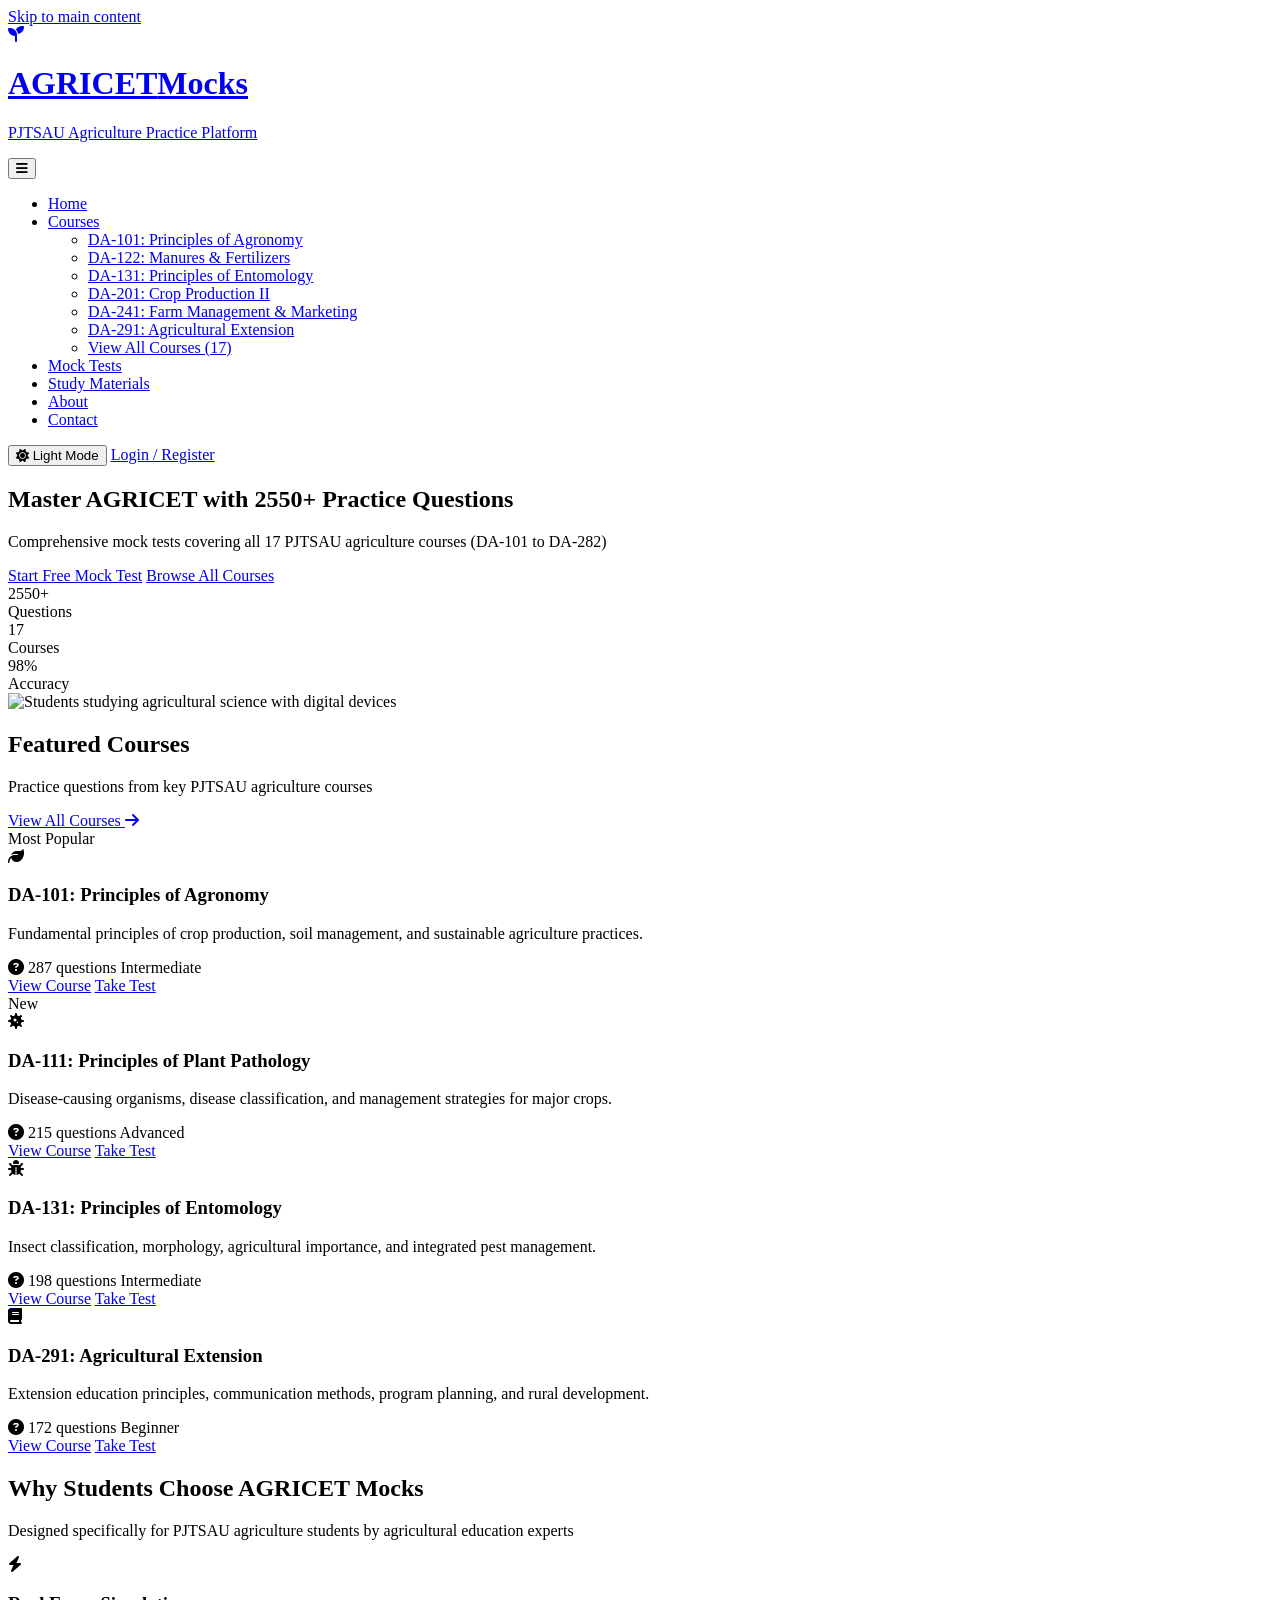
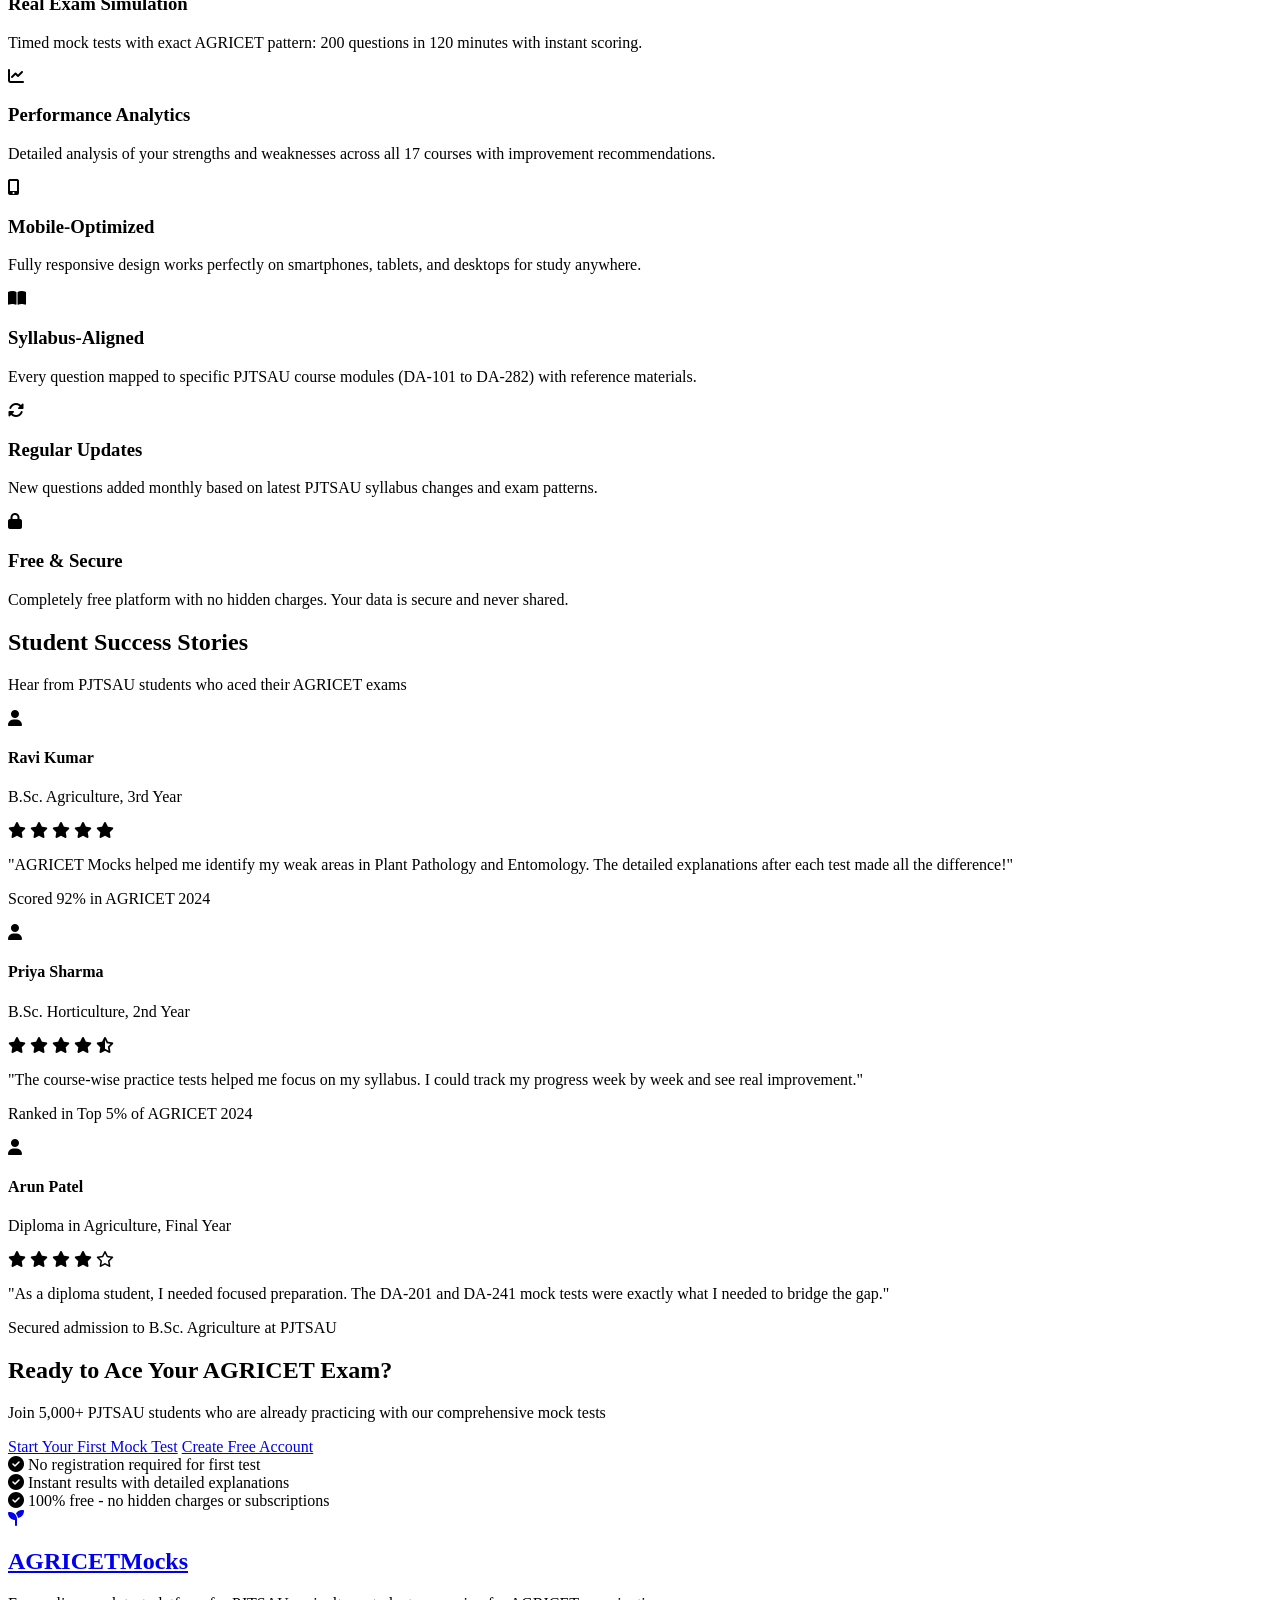
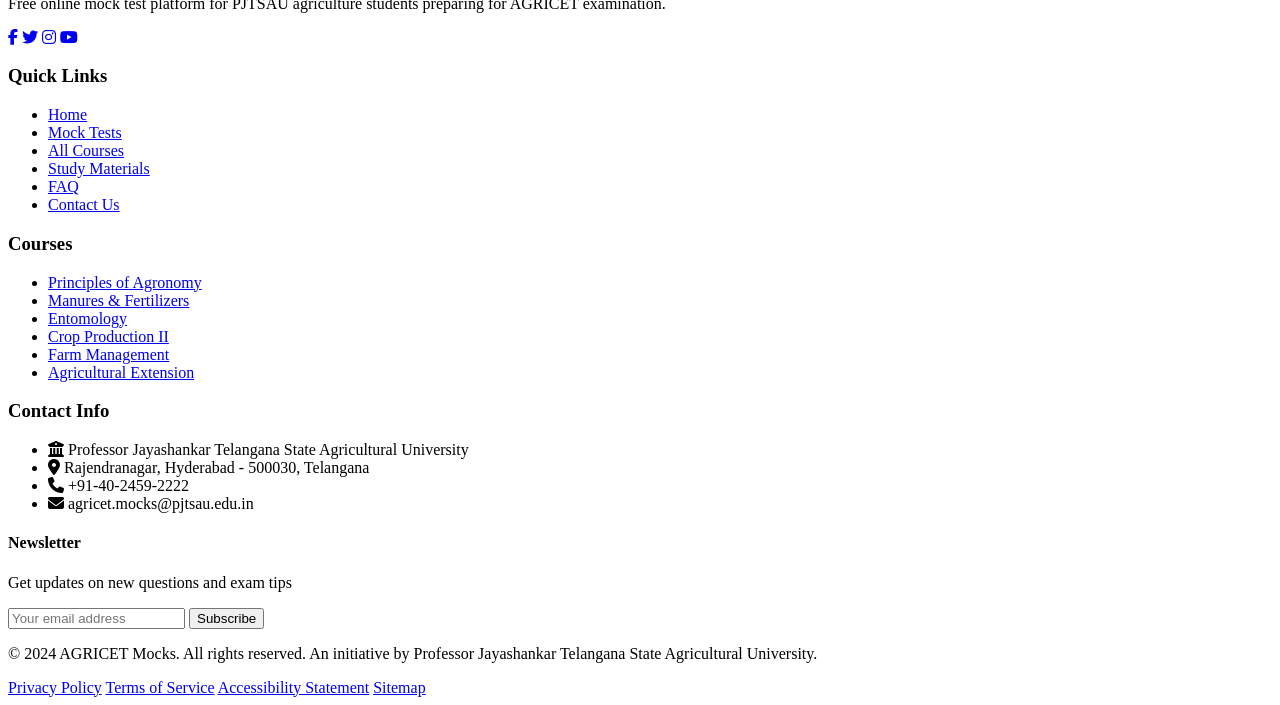
==== index.html @ 7a7e24df "Rename index.html.html to index.html" ====
<!DOCTYPE html>
<html lang="en">
<head>
    <meta charset="UTF-8" />
    <meta name="viewport" content="width=device-width, initial-scale=1.0"/>
    <meta name="description" content="AGRICET Mock Tests - Comprehensive practice platform for PJTSAU agriculture students covering DA-101 to DA-282 courses">
    <meta name="keywords" content="AGRICET, PJTSAU, agriculture mock tests, crop production, plant pathology, entomology, agronomy">
    <meta name="author" content="PJTSAU Agricultural Education Initiative">
    
    <!-- Open Graph / Social Media Meta -->
    <meta property="og:title" content="AGRICET Mocks - PJTSAU Agriculture Practice Platform">
    <meta property="og:description" content="Free online mock tests for all PJTSAU agriculture courses (DA-101 to DA-282). Prepare for AGRICET with 2550+ questions.">
    <meta property="og:type" content="website">
    <meta property="og:url" content="https://agricet-mocks.pjtsau.edu.in">
    <meta property="og:image" content="https://agricet-mocks.pjtsau.edu.in/images/og-image.png">
    
    <!-- Twitter Card -->
    <meta name="twitter:card" content="summary_large_image">
    <meta name="twitter:title" content="AGRICET Mocks - PJTSAU Agriculture Practice Platform">
    <meta name="twitter:description" content="Free online mock tests for all PJTSAU agriculture courses (DA-101 to DA-282). Prepare for AGRICET with 2550+ questions.">
    
    <title>AGRICET Mocks | PJTSAU Agriculture Practice Platform</title>
    
    <!-- Favicon -->
    <link rel="icon" href="/images/favicon.ico" type="image/x-icon">
    <link rel="apple-touch-icon" sizes="180x180" href="/images/apple-touch-icon.png">
    <link rel="icon" type="image/png" sizes="32x32" href="/images/favicon-32x32.png">
    <link rel="icon" type="image/png" sizes="16x16" href="/images/favicon-16x16.png">
    
    <!-- Preload critical CSS -->
    <link rel="preload" href="/css/main.css" as="style">
    
    <!-- Core CSS -->
    <link rel="stylesheet" href="/css/main.css">
    <link rel="stylesheet" href="/css/responsive.css">
    
    <!-- Font Awesome for icons -->
    <link rel="stylesheet" href="https://cdnjs.cloudflare.com/ajax/libs/font-awesome/6.4.0/css/all.min.css">
    
    <!-- Google Fonts -->
    <link href="https://fonts.googleapis.com/css2?family=Poppins:wght@300;400;500;600;700&family=Roboto:wght@300;400;500;700&display=swap" rel="stylesheet">
    
    <!-- Structured Data (Schema.org) -->
    <script type="application/ld+json">
    {
      "@context": "https://schema.org",
      "@type": "EducationalWebsite",
      "name": "AGRICET Mocks",
      "url": "https://agricet-mocks.pjtsau.edu.in",
      "description": "Free online mock test platform for PJTSAU agriculture students preparing for AGRICET examination.",
      "educationalOrganization": {
        "@type": "EducationalOrganization",
        "name": "Professor Jayashankar Telangana State Agricultural University",
        "sameAs": "https://pjtsau.edu.in"
      }
    }
    </script>
</head>

<body class="light-mode">
    <!-- Skip to content link for accessibility -->
    <a href="#main-content" class="skip-link">Skip to main content</a>
    
    <!-- Header / Navigation -->
    <header class="site-header" role="banner">
        <div class="container">
            <div class="header-top">
                <div class="logo-section">
                    <a href="/" class="logo" aria-label="AGRICET Mocks Home">
                        <div class="logo-icon">
                            <i class="fas fa-seedling"></i>
                        </div>
                        <div class="logo-text">
                            <h1>AGRICET<span class="logo-accent">Mocks</span></h1>
                            <p class="logo-subtitle">PJTSAU Agriculture Practice Platform</p>
                        </div>
                    </a>
                </div>
                
                <nav class="main-nav" role="navigation">
                    <button class="nav-toggle" aria-expanded="false" aria-controls="primary-menu">
                        <span class="sr-only">Toggle navigation</span>
                        <i class="fas fa-bars"></i>
                    </button>
                    <ul id="primary-menu" class="nav-menu">
                        <li class="nav-item"><a href="/" class="nav-link active">Home</a></li>
                        <li class="nav-item dropdown">
                            <a href="#" class="nav-link dropdown-toggle" aria-haspopup="true" aria-expanded="false">Courses</a>
                            <ul class="dropdown-menu">
                                <li><a href="/courses/da-101">DA-101: Principles of Agronomy</a></li>
                                <li><a href="/courses/da-122">DA-122: Manures & Fertilizers</a></li>
                                <li><a href="/courses/da-131">DA-131: Principles of Entomology</a></li>
                                <li><a href="/courses/da-201">DA-201: Crop Production II</a></li>
                                <li><a href="/courses/da-241">DA-241: Farm Management & Marketing</a></li>
                                <li><a href="/courses/da-291">DA-291: Agricultural Extension</a></li>
                                <li><a href="/all-courses">View All Courses (17)</a></li>
                            </ul>
                        </li>
                        <li class="nav-item"><a href="/mock-tests" class="nav-link">Mock Tests</a></li>
                        <li class="nav-item"><a href="/study-materials" class="nav-link">Study Materials</a></li>
                        <li class="nav-item"><a href="/about" class="nav-link">About</a></li>
                        <li class="nav-item"><a href="/contact" class="nav-link">Contact</a></li>
                    </ul>
                </nav>
                
                <div class="header-actions">
                    <button class="btn btn-outline" id="theme-toggle">
                        <i class="fas fa-sun"></i> <span>Light Mode</span>
                    </button>
                    <a href="/login" class="btn btn-primary">Login / Register</a>
                </div>
            </div>
        </div>
    </header>

    <!-- Hero Section -->
    <section class="hero-section" role="region" aria-labelledby="hero-heading">
        <div class="container">
            <div class="hero-content">
                <h1 id="hero-heading" class="hero-title">Master AGRICET with <span class="highlight">2550+ Practice Questions</span></h1>
                <p class="hero-subtitle">Comprehensive mock tests covering all 17 PJTSAU agriculture courses (DA-101 to DA-282)</p>
                <div class="hero-buttons">
                    <a href="/mock-tests" class="btn btn-primary btn-lg">Start Free Mock Test</a>
                    <a href="/courses" class="btn btn-outline btn-lg">Browse All Courses</a>
                </div>
                <div class="hero-stats">
                    <div class="stat-item">
                        <div class="stat-number">2550+</div>
                        <div class="stat-label">Questions</div>
                    </div>
                    <div class="stat-item">
                        <div class="stat-number">17</div>
                        <div class="stat-label">Courses</div>
                    </div>
                    <div class="stat-item">
                        <div class="stat-number">98%</div>
                        <div class="stat-label">Accuracy</div>
                    </div>
                </div>
            </div>
            <div class="hero-image">
                <img src="/images/hero-agriculture.png" alt="Students studying agricultural science with digital devices" loading="eager">
            </div>
        </div>
    </section>

    <!-- Featured Courses Section -->
    <section class="featured-courses" id="main-content" role="main">
        <div class="container">
            <div class="section-header">
                <h2 class="section-title">Featured Courses</h2>
                <p class="section-description">Practice questions from key PJTSAU agriculture courses</p>
                <a href="/all-courses" class="section-link">View All Courses <i class="fas fa-arrow-right"></i></a>
            </div>
            
            <div class="courses-grid">
                <!-- Course Card 1 -->
                <article class="course-card" itemscope itemtype="https://schema.org/Course">
                    <div class="course-badge">Most Popular</div>
                    <div class="course-icon">
                        <i class="fas fa-leaf"></i>
                    </div>
                    <div class="course-info">
                        <h3 class="course-title" itemprop="name">DA-101: Principles of Agronomy</h3>
                        <p class="course-description" itemprop="description">Fundamental principles of crop production, soil management, and sustainable agriculture practices.</p>
                        <div class="course-meta">
                            <span class="course-questions"><i class="fas fa-question-circle"></i> 287 questions</span>
                            <span class="course-level">Intermediate</span>
                        </div>
                    </div>
                    <div class="course-actions">
                        <a href="/courses/da-101" class="btn btn-sm btn-outline">View Course</a>
                        <a href="/mock-tests?course=da-101" class="btn btn-sm btn-primary">Take Test</a>
                    </div>
                </article>
                
                <!-- Course Card 2 -->
                <article class="course-card" itemscope itemtype="https://schema.org/Course">
                    <div class="course-badge">New</div>
                    <div class="course-icon">
                        <i class="fas fa-virus"></i>
                    </div>
                    <div class="course-info">
                        <h3 class="course-title" itemprop="name">DA-111: Principles of Plant Pathology</h3>
                        <p class="course-description" itemprop="description">Disease-causing organisms, disease classification, and management strategies for major crops.</p>
                        <div class="course-meta">
                            <span class="course-questions"><i class="fas fa-question-circle"></i> 215 questions</span>
                            <span class="course-level">Advanced</span>
                        </div>
                    </div>
                    <div class="course-actions">
                        <a href="/courses/da-111" class="btn btn-sm btn-outline">View Course</a>
                        <a href="/mock-tests?course=da-111" class="btn btn-sm btn-primary">Take Test</a>
                    </div>
                </article>
                
                <!-- Course Card 3 -->
                <article class="course-card" itemscope itemtype="https://schema.org/Course">
                    <div class="course-icon">
                        <i class="fas fa-bug"></i>
                    </div>
                    <div class="course-info">
                        <h3 class="course-title" itemprop="name">DA-131: Principles of Entomology</h3>
                        <p class="course-description" itemprop="description">Insect classification, morphology, agricultural importance, and integrated pest management.</p>
                        <div class="course-meta">
                            <span class="course-questions"><i class="fas fa-question-circle"></i> 198 questions</span>
                            <span class="course-level">Intermediate</span>
                        </div>
                    </div>
                    <div class="course-actions">
                        <a href="/courses/da-131" class="btn btn-sm btn-outline">View Course</a>
                        <a href="/mock-tests?course=da-131" class="btn btn-sm btn-primary">Take Test</a>
                    </div>
                </article>
                
                <!-- Course Card 4 -->
                <article class="course-card" itemscope itemtype="https://schema.org/Course">
                    <div class="course-icon">
                        <i class="fas fa-book"></i>
                    </div>
                    <div class="course-info">
                        <h3 class="course-title" itemprop="name">DA-291: Agricultural Extension</h3>
                        <p class="course-description" itemprop="description">Extension education principles, communication methods, program planning, and rural development.</p>
                        <div class="course-meta">
                            <span class="course-questions"><i class="fas fa-question-circle"></i> 172 questions</span>
                            <span class="course-level">Beginner</span>
                        </div>
                    </div>
                    <div class="course-actions">
                        <a href="/courses/da-291" class="btn btn-sm btn-outline">View Course</a>
                        <a href="/mock-tests?course=da-291" class="btn btn-sm btn-primary">Take Test</a>
                    </div>
                </article>
            </div>
        </div>
    </section>

    <!-- Features Section -->
    <section class="features-section">
        <div class="container">
            <div class="section-header">
                <h2 class="section-title">Why Students Choose AGRICET Mocks</h2>
                <p class="section-description">Designed specifically for PJTSAU agriculture students by agricultural education experts</p>
            </div>
            
            <div class="features-grid">
                <div class="feature-card">
                    <div class="feature-icon">
                        <i class="fas fa-bolt"></i>
                    </div>
                    <h3 class="feature-title">Real Exam Simulation</h3>
                    <p class="feature-description">Timed mock tests with exact AGRICET pattern: 200 questions in 120 minutes with instant scoring.</p>
                </div>
                
                <div class="feature-card">
                    <div class="feature-icon">
                        <i class="fas fa-chart-line"></i>
                    </div>
                    <h3 class="feature-title">Performance Analytics</h3>
                    <p class="feature-description">Detailed analysis of your strengths and weaknesses across all 17 courses with improvement recommendations.</p>
                </div>
                
                <div class="feature-card">
                    <div class="feature-icon">
                        <i class="fas fa-mobile-alt"></i>
                    </div>
                    <h3 class="feature-title">Mobile-Optimized</h3>
                    <p class="feature-description">Fully responsive design works perfectly on smartphones, tablets, and desktops for study anywhere.</p>
                </div>
                
                <div class="feature-card">
                    <div class="feature-icon">
                        <i class="fas fa-book-open"></i>
                    </div>
                    <h3 class="feature-title">Syllabus-Aligned</h3>
                    <p class="feature-description">Every question mapped to specific PJTSAU course modules (DA-101 to DA-282) with reference materials.</p>
                </div>
                
                <div class="feature-card">
                    <div class="feature-icon">
                        <i class="fas fa-sync-alt"></i>
                    </div>
                    <h3 class="feature-title">Regular Updates</h3>
                    <p class="feature-description">New questions added monthly based on latest PJTSAU syllabus changes and exam patterns.</p>
                </div>
                
                <div class="feature-card">
                    <div class="feature-icon">
                        <i class="fas fa-lock"></i>
                    </div>
                    <h3 class="feature-title">Free & Secure</h3>
                    <p class="feature-description">Completely free platform with no hidden charges. Your data is secure and never shared.</p>
                </div>
            </div>
        </div>
    </section>

    <!-- Testimonials Section -->
    <section class="testimonials-section">
        <div class="container">
            <div class="section-header">
                <h2 class="section-title">Student Success Stories</h2>
                <p class="section-description">Hear from PJTSAU students who aced their AGRICET exams</p>
            </div>
            
            <div class="testimonials-grid">
                <div class="testimonial-card">
                    <div class="testimonial-header">
                        <div class="testimonial-avatar">
                            <i class="fas fa-user"></i>
                        </div>
                        <div class="testimonial-info">
                            <h4 class="testimonial-name">Ravi Kumar</h4>
                            <p class="testimonial-course">B.Sc. Agriculture, 3rd Year</p>
                            <div class="testimonial-rating">
                                <i class="fas fa-star"></i>
                                <i class="fas fa-star"></i>
                                <i class="fas fa-star"></i>
                                <i class="fas fa-star"></i>
                                <i class="fas fa-star"></i>
                            </div>
                        </div>
                    </div>
                    <p class="testimonial-text">"AGRICET Mocks helped me identify my weak areas in Plant Pathology and Entomology. The detailed explanations after each test made all the difference!"</p>
                    <p class="testimonial-result">Scored 92% in AGRICET 2024</p>
                </div>
                
                <div class="testimonial-card">
                    <div class="testimonial-header">
                        <div class="testimonial-avatar">
                            <i class="fas fa-user"></i>
                        </div>
                        <div class="testimonial-info">
                            <h4 class="testimonial-name">Priya Sharma</h4>
                            <p class="testimonial-course">B.Sc. Horticulture, 2nd Year</p>
                            <div class="testimonial-rating">
                                <i class="fas fa-star"></i>
                                <i class="fas fa-star"></i>
                                <i class="fas fa-star"></i>
                                <i class="fas fa-star"></i>
                                <i class="fas fa-star-half-alt"></i>
                            </div>
                        </div>
                    </div>
                    <p class="testimonial-text">"The course-wise practice tests helped me focus on my syllabus. I could track my progress week by week and see real improvement."</p>
                    <p class="testimonial-result">Ranked in Top 5% of AGRICET 2024</p>
                </div>
                
                <div class="testimonial-card">
                    <div class="testimonial-header">
                        <div class="testimonial-avatar">
                            <i class="fas fa-user"></i>
                        </div>
                        <div class="testimonial-info">
                            <h4 class="testimonial-name">Arun Patel</h4>
                            <p class="testimonial-course">Diploma in Agriculture, Final Year</p>
                            <div class="testimonial-rating">
                                <i class="fas fa-star"></i>
                                <i class="fas fa-star"></i>
                                <i class="fas fa-star"></i>
                                <i class="fas fa-star"></i>
                                <i class="far fa-star"></i>
                            </div>
                        </div>
                    </div>
                    <p class="testimonial-text">"As a diploma student, I needed focused preparation. The DA-201 and DA-241 mock tests were exactly what I needed to bridge the gap."</p>
                    <p class="testimonial-result">Secured admission to B.Sc. Agriculture at PJTSAU</p>
                </div>
            </div>
        </div>
    </section>

    <!-- CTA Section -->
    <section class="cta-section">
        <div class="container">
            <div class="cta-content">
                <h2 class="cta-title">Ready to Ace Your AGRICET Exam?</h2>
                <p class="cta-description">Join 5,000+ PJTSAU students who are already practicing with our comprehensive mock tests</p>
                <div class="cta-buttons">
                    <a href="/mock-tests" class="btn btn-primary btn-xl">Start Your First Mock Test</a>
                    <a href="/register" class="btn btn-outline btn-xl">Create Free Account</a>
                </div>
                <div class="cta-features">
                    <div class="cta-feature">
                        <i class="fas fa-check-circle"></i>
                        <span>No registration required for first test</span>
                    </div>
                    <div class="cta-feature">
                        <i class="fas fa-check-circle"></i>
                        <span>Instant results with detailed explanations</span>
                    </div>
                    <div class="cta-feature">
                        <i class="fas fa-check-circle"></i>
                        <span>100% free - no hidden charges or subscriptions</span>
                    </div>
                </div>
            </div>
        </div>
    </section>

    <!-- Footer -->
    <footer class="site-footer" role="contentinfo">
        <div class="container">
            <div class="footer-grid">
                <div class="footer-col">
                    <div class="footer-logo">
                        <a href="/" class="logo" aria-label="AGRICET Mocks Home">
                            <div class="logo-icon">
                                <i class="fas fa-seedling"></i>
                            </div>
                            <div class="logo-text">
                                <h2>AGRICET<span class="logo-accent">Mocks</span></h2>
                            </div>
                        </a>
                    </div>
                    <p class="footer-description">Free online mock test platform for PJTSAU agriculture students preparing for AGRICET examination.</p>
                    <div class="social-links">
                        <a href="#" aria-label="Facebook"><i class="fab fa-facebook-f"></i></a>
                        <a href="#" aria-label="Twitter"><i class="fab fa-twitter"></i></a>
                        <a href="#" aria-label="Instagram"><i class="fab fa-instagram"></i></a>
                        <a href="#" aria-label="YouTube"><i class="fab fa-youtube"></i></a>
                    </div>
                </div>
                
                <div class="footer-col">
                    <h3 class="footer-title">Quick Links</h3>
                    <ul class="footer-links">
                        <li><a href="/">Home</a></li>
                        <li><a href="/mock-tests">Mock Tests</a></li>
                        <li><a href="/courses">All Courses</a></li>
                        <li><a href="/study-materials">Study Materials</a></li>
                        <li><a href="/faq">FAQ</a></li>
                        <li><a href="/contact">Contact Us</a></li>
                    </ul>
                </div>
                
                <div class="footer-col">
                    <h3 class="footer-title">Courses</h3>
                    <ul class="footer-links">
                        <li><a href="/courses/da-101">Principles of Agronomy</a></li>
                        <li><a href="/courses/da-122">Manures & Fertilizers</a></li>
                        <li><a href="/courses/da-131">Entomology</a></li>
                        <li><a href="/courses/da-201">Crop Production II</a></li>
                        <li><a href="/courses/da-241">Farm Management</a></li>
                        <li><a href="/courses/da-291">Agricultural Extension</a></li>
                    </ul>
                </div>
                
                <div class="footer-col">
                    <h3 class="footer-title">Contact Info</h3>
                    <ul class="footer-contact">
                        <li><i class="fas fa-university"></i> Professor Jayashankar Telangana State Agricultural University</li>
                        <li><i class="fas fa-map-marker-alt"></i> Rajendranagar, Hyderabad - 500030, Telangana</li>
                        <li><i class="fas fa-phone"></i> +91-40-2459-2222</li>
                        <li><i class="fas fa-envelope"></i> agricet.mocks@pjtsau.edu.in</li>
                    </ul>
                    <div class="footer-newsletter">
                        <h4>Newsletter</h4>
                        <p>Get updates on new questions and exam tips</p>
                        <form class="newsletter-form">
                            <input type="email" placeholder="Your email address" aria-label="Email address for newsletter">
                            <button type="submit" class="btn btn-sm btn-primary">Subscribe</button>
                        </form>
                    </div>
                </div>
            </div>
            
            <div class="footer-bottom">
                <div class="copyright">
                    <p>&copy; 2024 AGRICET Mocks. All rights reserved. An initiative by Professor Jayashankar Telangana State Agricultural University.</p>
                </div>
                <div class="footer-links-bottom">
                    <a href="/privacy-policy">Privacy Policy</a>
                    <a href="/terms-of-service">Terms of Service</a>
                    <a href="/accessibility">Accessibility Statement</a>
                    <a href="/sitemap.xml">Sitemap</a>
                </div>
            </div>
        </div>
    </footer>

    <!-- Scripts -->
    <script src="/js/main.js" defer></script>
    <script src="/js/theme-toggle.js" defer></script>
    <script src="/js/navigation.js" defer></script>
    <script src="/js/analytics.js" defer></script>
    
    <!-- Google Analytics (if enabled) -->
    <script async src="https://www.googletagmanager.com/gtag/js?id=G-XXXXXXXXXX"></script>
    <script>
        window.dataLayer = window.dataLayer || [];
        function gtag(){dataLayer.push(arguments);}
        gtag('js', new Date());
        gtag('config', 'G-XXXXXXXXXX');
    </script>
    
    <!-- Accessibility script -->
    <script>
        // Skip to content functionality
        document.addEventListener('DOMContentLoaded', function() {
            const skipLink = document.querySelector('.skip-link');
            if (skipLink) {
                skipLink.addEventListener('click', function(e) {
                    e.preventDefault();
                    const target = document.querySelector(this.getAttribute('href'));
                    if (target) {
                        target.setAttribute('tabindex', '-1');
                        target.focus();
                    }
                });
            }
        });
    </script>
</body>
</html>
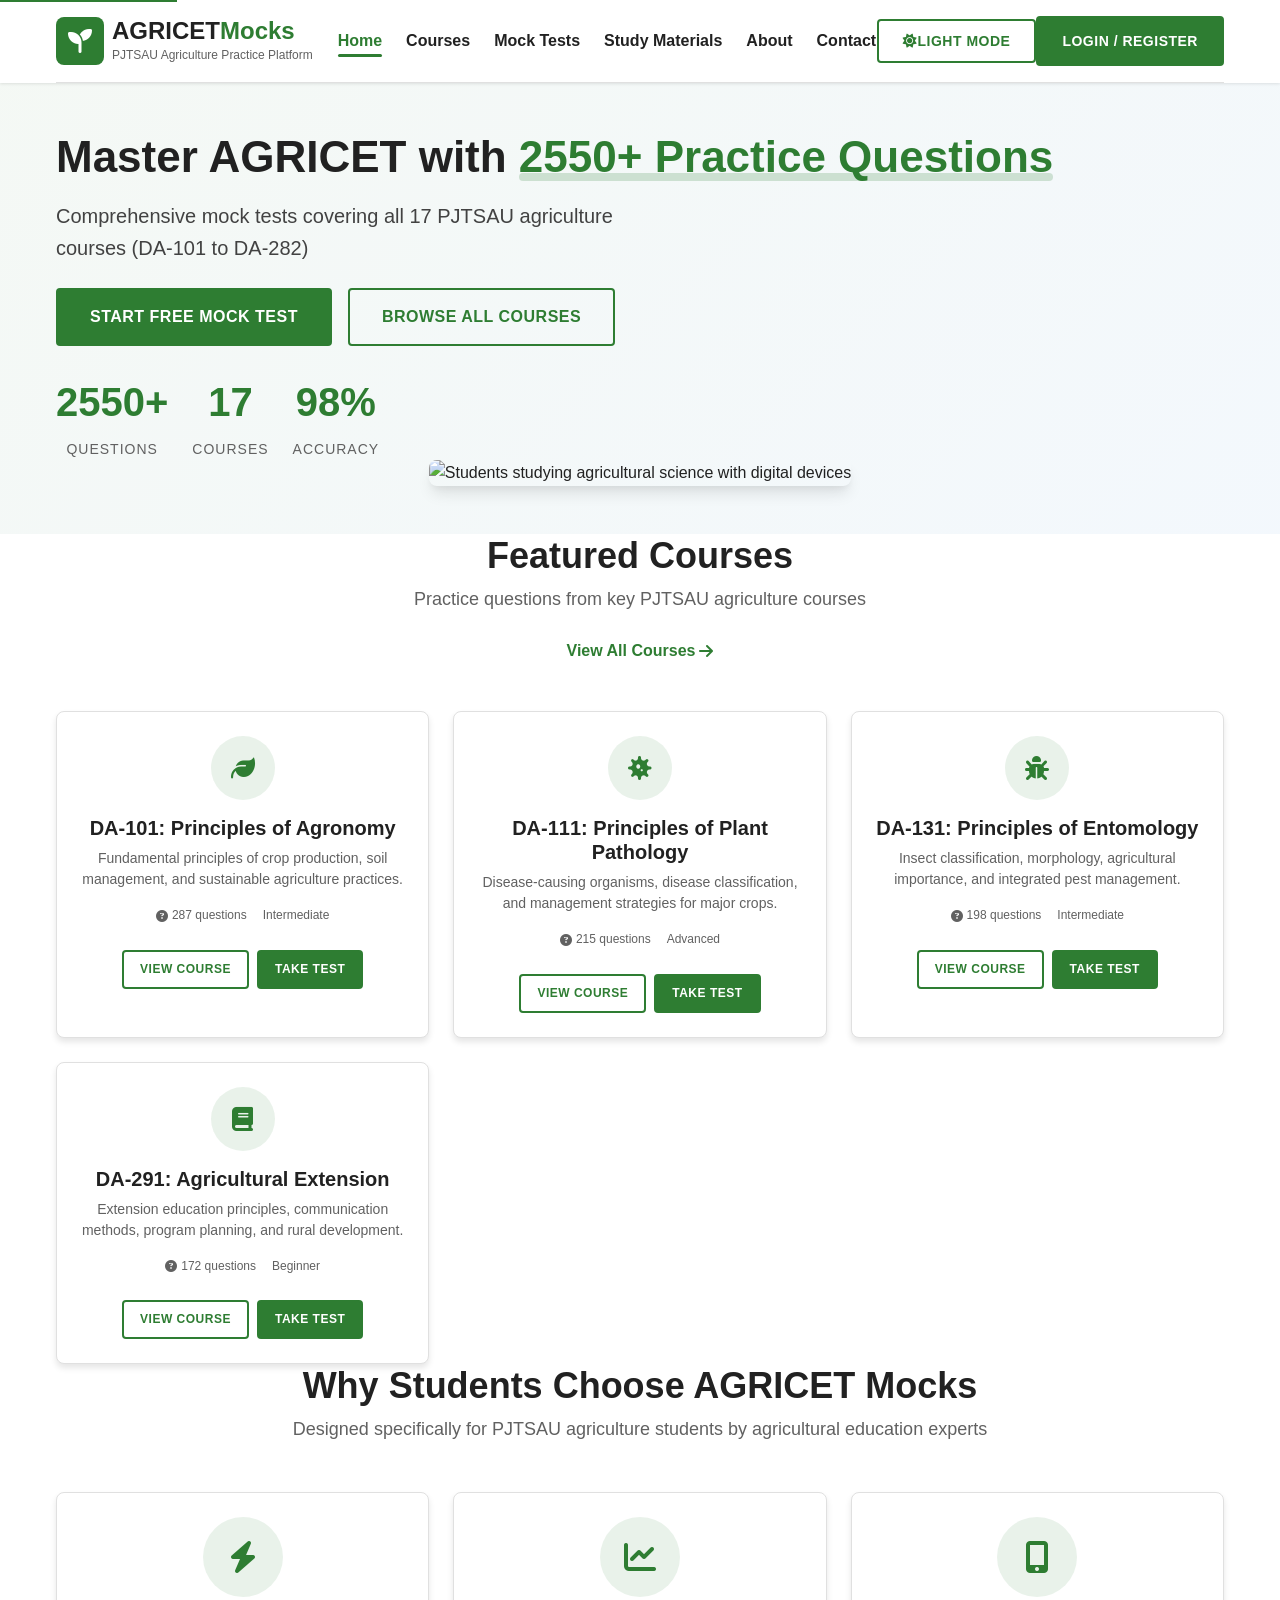
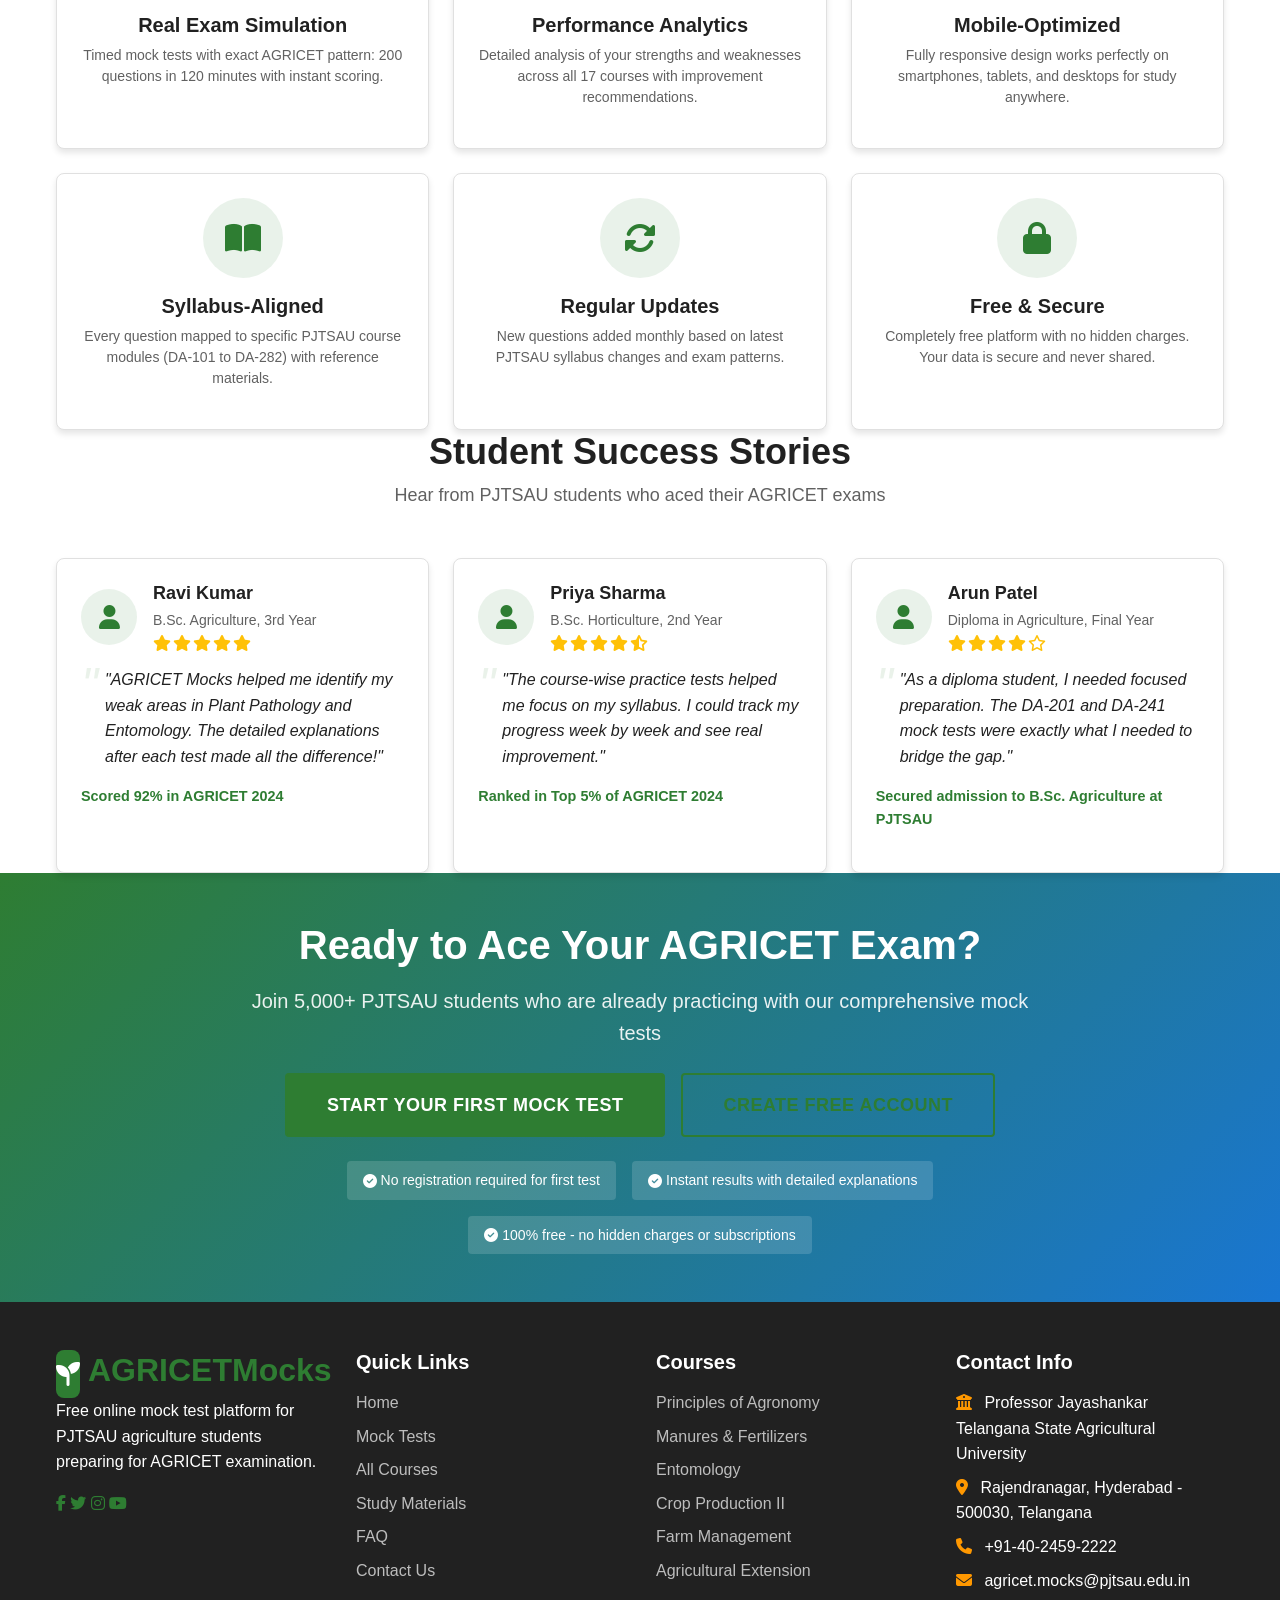
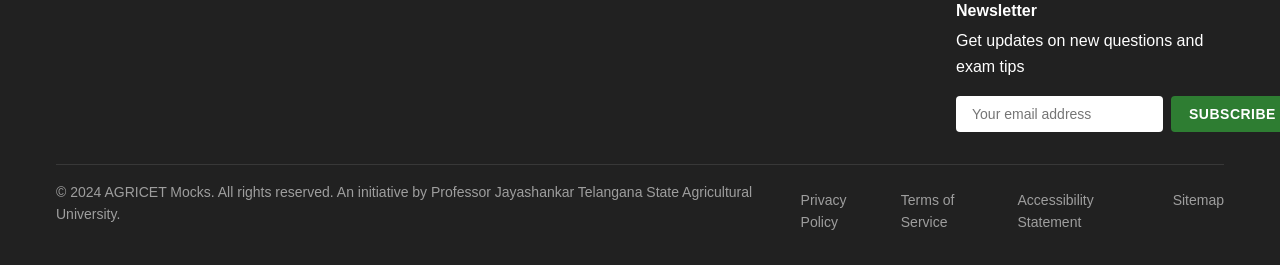
==== commit b930340b: "Update index.html" ====
--- a/index.html
+++ b/index.html
@@ -31,8 +31,8 @@
     <link rel="preload" href="/css/main.css" as="style">
     
     <!-- Core CSS -->
-    <link rel="stylesheet" href="/css/main.css">
-    <link rel="stylesheet" href="/css/responsive.css">
+    <link rel="stylesheet" href="main.css">
+    <link rel="stylesheet" href="responsive.css">
     
     <!-- Font Awesome for icons -->
     <link rel="stylesheet" href="https://cdnjs.cloudflare.com/ajax/libs/font-awesome/6.4.0/css/all.min.css">
@@ -480,10 +480,10 @@
     </footer>
 
     <!-- Scripts -->
-    <script src="/js/main.js" defer></script>
-    <script src="/js/theme-toggle.js" defer></script>
-    <script src="/js/navigation.js" defer></script>
-    <script src="/js/analytics.js" defer></script>
+    <script src="main.js" defer></script>
+    <script src="theme-toggle.js" defer></script>
+    <script src="navigation.js" defer></script>
+    <script src="analytics.js" defer></script>
     
     <!-- Google Analytics (if enabled) -->
     <script async src="https://www.googletagmanager.com/gtag/js?id=G-XXXXXXXXXX"></script>
@@ -513,3 +513,4 @@
     </script>
 </body>
 </html>
+
--- a/main.css
+++ b/main.css
@@ -0,0 +1,1016 @@
+/* 
+AGRICET Mocks - PJTSAU Agriculture Practice Platform
+CSS Reset & Base Styles
+Version: 1.0.0
+*/
+
+/* CSS Reset */
+* {
+    margin: 0;
+    padding: 0;
+    box-sizing: border-box;
+}
+
+/* Base Typography & Colors */
+:root {
+    /* Primary Colors */
+    --primary: #2e7d32;      /* Agricultural green */
+    --primary-dark: #1b5e20; /* Darker green */
+    --primary-light: #4caf50; /* Lighter green */
+    --secondary: #1976d2;    /* University blue */
+    --accent: #ff9800;       /* Orange accent */
+    
+    /* Grays */
+    --dark: #212121;
+    --medium-dark: #424242;
+    --medium: #616161;
+    --light: #f5f5f5;
+    --lightest: #ffffff;
+    --border: #e0e0e0;
+    
+    /* Spacing */
+    --spacing-xs: 0.25rem;
+    --spacing-sm: 0.5rem;
+    --spacing-md: 1rem;
+    --spacing-lg: 1.5rem;
+    --spacing-xl: 2rem;
+    --spacing-xxl: 3rem;
+    
+    /* Typography */
+    --font-primary: 'Poppins', -apple-system, BlinkMacSystemFont, 'Segoe UI', Roboto, Oxygen, Ubuntu, Cantarell, 'Open Sans', 'Helvetica Neue', sans-serif;
+    --font-secondary: 'Roboto', -apple-system, BlinkMacSystemFont, 'Segoe UI', Roboto, Oxygen, Ubuntu, Cantarell, 'Open Sans', 'Helvetica Neue', sans-serif;
+    
+    /* Shadows */
+    --shadow-sm: 0 1px 3px rgba(0,0,0,0.1);
+    --shadow-md: 0 4px 6px rgba(0,0,0,0.1);
+    --shadow-lg: 0 10px 15px -3px rgba(0,0,0,0.1), 0 4px 6px -2px rgba(0,0,0,0.05);
+    
+    /* Transitions */
+    --transition: all 0.3s ease;
+    --transition-fast: all 0.2s ease;
+    
+    /* Z-index */
+    --z-header: 1000;
+    --z-dropdown: 1050;
+    --z-modal: 1100;
+    --z-toast: 1200;
+}
+
+/* Light mode defaults */
+body.light-mode {
+    --bg-color: var(--lightest);
+    --text-color: var(--dark);
+    --text-secondary: var(--medium-dark);
+    --border-color: var(--border);
+    --card-bg: var(--lightest);
+    --btn-primary-bg: var(--primary);
+    --btn-primary-hover: var(--primary-dark);
+    --btn-outline-border: var(--primary);
+    --btn-outline-text: var(--primary);
+    --btn-outline-hover-bg: rgba(46, 125, 50, 0.1);
+}
+
+/* Dark mode variables (for future expansion) */
+body.dark-mode {
+    --bg-color: var(--dark);
+    --text-color: var(--lightest);
+    --text-secondary: #bdbdbd;
+    --border-color: #424242;
+    --card-bg: #37474f;
+    --btn-primary-bg: #388e3c;
+    --btn-primary-hover: #2e7d32;
+    --btn-outline-border: #4caf50;
+    --btn-outline-text: #4caf50;
+    --btn-outline-hover-bg: rgba(76, 175, 80, 0.2);
+}
+
+/* Base Styles */
+body {
+    font-family: var(--font-primary);
+    line-height: 1.6;
+    color: var(--text-color);
+    background-color: var(--bg-color);
+    overflow-x: hidden;
+}
+
+h1, h2, h3, h4, h5, h6 {
+    font-family: var(--font-primary);
+    font-weight: 700;
+    line-height: 1.2;
+    margin-bottom: var(--spacing-sm);
+}
+
+h1 {
+    font-size: 2.5rem;
+    font-weight: 800;
+}
+
+h2 {
+    font-size: 2rem;
+}
+
+h3 {
+    font-size: 1.5rem;
+}
+
+p {
+    margin-bottom: var(--spacing-md);
+}
+
+a {
+    color: var(--primary);
+    text-decoration: none;
+    transition: var(--transition);
+}
+
+a:hover {
+    color: var(--primary-dark);
+    text-decoration: underline;
+}
+
+img {
+    max-width: 100%;
+    height: auto;
+    display: block;
+}
+
+.container {
+    width: 100%;
+    max-width: 1200px;
+    margin: 0 auto;
+    padding: 0 var(--spacing-md);
+}
+
+/* Utilities */
+.sr-only {
+    position: absolute;
+    width: 1px;
+    height: 1px;
+    padding: 0;
+    margin: -1px;
+    overflow: hidden;
+    clip: rect(0, 0, 0, 0);
+    white-space: nowrap;
+    border: 0;
+}
+
+.text-center { text-align: center; }
+.text-left { text-align: left; }
+.text-right { text-align: right; }
+.text-justify { text-align: justify; }
+
+/* Buttons */
+.btn {
+    display: inline-flex;
+    align-items: center;
+    justify-content: center;
+    padding: 0.75rem 1.5rem;
+    font-family: var(--font-primary);
+    font-weight: 600;
+    font-size: 1rem;
+    border-radius: 4px;
+    border: none;
+    cursor: pointer;
+    transition: var(--transition);
+    text-transform: uppercase;
+    letter-spacing: 0.5px;
+    font-size: 0.875rem;
+}
+
+.btn:focus {
+    outline: 2px solid var(--primary);
+    outline-offset: 2px;
+}
+
+.btn-primary {
+    background-color: var(--btn-primary-bg);
+    color: var(--lightest);
+    border: 2px solid var(--btn-primary-bg);
+}
+
+.btn-primary:hover {
+    background-color: var(--btn-primary-hover);
+    transform: translateY(-2px);
+    box-shadow: var(--shadow-md);
+}
+
+.btn-primary:active {
+    transform: translateY(0);
+}
+
+.btn-outline {
+    background-color: transparent;
+    color: var(--btn-outline-text);
+    border: 2px solid var(--btn-outline-border);
+}
+
+.btn-outline:hover {
+    background-color: var(--btn-outline-hover-bg);
+    color: var(--btn-primary-bg);
+}
+
+.btn-sm {
+    padding: 0.5rem 1rem;
+    font-size: 0.75rem;
+}
+
+.btn-lg {
+    padding: 0.875rem 2rem;
+    font-size: 1rem;
+}
+
+.btn-xl {
+    padding: 1rem 2.5rem;
+    font-size: 1.125rem;
+}
+
+/* Header Styles */
+.site-header {
+    background-color: var(--lightest);
+    box-shadow: var(--shadow-sm);
+    position: sticky;
+    top: 0;
+    z-index: var(--z-header);
+}
+
+.header-top {
+    display: flex;
+    justify-content: space-between;
+    align-items: center;
+    padding: var(--spacing-md) 0;
+    border-bottom: 1px solid var(--border-color);
+}
+
+.logo-section {
+    display: flex;
+    align-items: center;
+}
+
+.logo {
+    display: flex;
+    align-items: center;
+    text-decoration: none;
+}
+
+.logo-icon {
+    width: 48px;
+    height: 48px;
+    background-color: var(--primary);
+    border-radius: 8px;
+    display: flex;
+    align-items: center;
+    justify-content: center;
+    margin-right: var(--spacing-sm);
+}
+
+.logo-icon i {
+    color: var(--lightest);
+    font-size: 1.5rem;
+}
+
+.logo-text h1 {
+    font-size: 1.5rem;
+    color: var(--dark);
+    margin: 0;
+}
+
+.logo-text .logo-accent {
+    color: var(--primary);
+}
+
+.logo-text .logo-subtitle {
+    font-size: 0.75rem;
+    color: var(--medium);
+    margin: 0;
+    font-weight: 400;
+}
+
+.main-nav {
+    display: flex;
+    align-items: center;
+}
+
+.nav-toggle {
+    display: none;
+    background: none;
+    border: none;
+    font-size: 1.5rem;
+    color: var(--dark);
+    cursor: pointer;
+    padding: 0.5rem;
+}
+
+.nav-menu {
+    display: flex;
+    list-style: none;
+    margin: 0;
+    padding: 0;
+}
+
+.nav-item {
+    position: relative;
+    margin-left: var(--spacing-lg);
+}
+
+.nav-link {
+    color: var(--dark);
+    font-weight: 600;
+    padding: 0.5rem 0;
+    position: relative;
+    transition: var(--transition);
+}
+
+.nav-link:hover,
+.nav-link.active {
+    color: var(--primary);
+}
+
+.nav-link.active::after {
+    content: '';
+    position: absolute;
+    bottom: 0;
+    left: 0;
+    width: 100%;
+    height: 3px;
+    background-color: var(--primary);
+    border-radius: 3px;
+}
+
+.dropdown {
+    position: relative;
+}
+
+.dropdown-menu {
+    position: absolute;
+    top: 100%;
+    left: 0;
+    background-color: var(--lightest);
+    min-width: 200px;
+    box-shadow: var(--shadow-lg);
+    border-radius: 4px;
+    opacity: 0;
+    visibility: hidden;
+    transform: translateY(-10px);
+    transition: var(--transition);
+    z-index: var(--z-dropdown);
+    list-style: none;
+    margin: 0;
+    padding: 0;
+}
+
+.dropdown:hover .dropdown-menu,
+.dropdown-menu:hover {
+    opacity: 1;
+    visibility: visible;
+    transform: translateY(0);
+}
+
+.dropdown-menu li {
+    margin: 0;
+}
+
+.dropdown-menu a {
+    display: block;
+    padding: 0.75rem 1rem;
+    color: var(--dark);
+    text-decoration: none;
+    transition: var(--transition);
+    font-weight: 500;
+}
+
+.dropdown-menu a:hover {
+    background-color: rgba(46, 125, 50, 0.1);
+    color: var(--primary);
+}
+
+.header-actions {
+    display: flex;
+    align-items: center;
+}
+
+/* Hero Section */
+.hero-section {
+    background: linear-gradient(135deg, rgba(46, 125, 50, 0.05) 0%, rgba(25, 118, 210, 0.05) 100%);
+    padding: var(--spacing-xxl) 0;
+    position: relative;
+    overflow: hidden;
+}
+
+.hero-content {
+    flex: 1;
+    padding-right: var(--spacing-lg);
+}
+
+.hero-title {
+    font-size: 2.75rem;
+    margin-bottom: var(--spacing-md);
+    line-height: 1.2;
+}
+
+.hero-title .highlight {
+    color: var(--primary);
+    position: relative;
+}
+
+.hero-title .highlight::after {
+    content: '';
+    position: absolute;
+    bottom: 0;
+    left: 0;
+    width: 100%;
+    height: 8px;
+    background-color: rgba(46, 125, 50, 0.2);
+    border-radius: 4px;
+}
+
+.hero-subtitle {
+    font-size: 1.25rem;
+    color: var(--medium-dark);
+    margin-bottom: var(--spacing-lg);
+    max-width: 600px;
+}
+
+.hero-buttons {
+    display: flex;
+    gap: var(--spacing-md);
+    margin-bottom: var(--spacing-lg);
+}
+
+.hero-stats {
+    display: flex;
+    gap: var(--spacing-lg);
+    margin-top: var(--spacing-lg);
+}
+
+.stat-item {
+    text-align: center;
+}
+
+.stat-number {
+    font-size: 2.5rem;
+    font-weight: 800;
+    color: var(--primary);
+    margin-bottom: var(--spacing-xs);
+}
+
+.stat-label {
+    font-size: 0.875rem;
+    color: var(--medium);
+    text-transform: uppercase;
+    letter-spacing: 1px;
+}
+
+.hero-image {
+    flex: 1;
+    display: flex;
+    justify-content: center;
+    align-items: center;
+}
+
+.hero-image img {
+    max-width: 100%;
+    height: auto;
+    border-radius: 8px;
+    box-shadow: var(--shadow-lg);
+}
+
+/* Section Headers */
+.section-header {
+    text-align: center;
+    margin-bottom: var(--spacing-xxl);
+    padding: 0 var(--spacing-md);
+}
+
+.section-title {
+    font-size: 2.25rem;
+    margin-bottom: var(--spacing-sm);
+    color: var(--dark);
+}
+
+.section-description {
+    font-size: 1.125rem;
+    color: var(--medium);
+    max-width: 700px;
+    margin: 0 auto var(--spacing-lg);
+}
+
+.section-link {
+    display: inline-flex;
+    align-items: center;
+    color: var(--primary);
+    font-weight: 600;
+    transition: var(--transition);
+}
+
+.section-link:hover {
+    color: var(--primary-dark);
+}
+
+.section-link i {
+    margin-left: var(--spacing-xs);
+    transition: var(--transition);
+}
+
+.section-link:hover i {
+    transform: translateX(5px);
+}
+
+/* Grid Layouts */
+.courses-grid,
+.features-grid,
+.testimonials-grid {
+    display: grid;
+    grid-template-columns: repeat(auto-fit, minmax(280px, 1fr));
+    gap: var(--spacing-lg);
+}
+
+/* Course Cards */
+.course-card {
+    background-color: var(--card-bg);
+    border-radius: 8px;
+    overflow: hidden;
+    box-shadow: var(--shadow-md);
+    transition: var(--transition);
+    border: 1px solid var(--border-color);
+}
+
+.course-card:hover {
+    transform: translateY(-5px);
+    box-shadow: var(--shadow-lg);
+}
+
+.course-badge {
+    position: absolute;
+    top: var(--spacing-sm);
+    right: var(--spacing-sm);
+    background-color: var(--accent);
+    color: var(--lightest);
+    padding: 0.25rem 0.75rem;
+    font-size: 0.75rem;
+    font-weight: 700;
+    border-radius: 20px;
+    text-transform: uppercase;
+    letter-spacing: 0.5px;
+}
+
+.course-icon {
+    width: 64px;
+    height: 64px;
+    background-color: rgba(46, 125, 50, 0.1);
+    border-radius: 50%;
+    display: flex;
+    align-items: center;
+    justify-content: center;
+    margin: var(--spacing-lg) auto var(--spacing-md);
+    font-size: 1.5rem;
+    color: var(--primary);
+}
+
+.course-info {
+    padding: 0 var(--spacing-lg) var(--spacing-lg);
+    text-align: center;
+}
+
+.course-title {
+    font-size: 1.25rem;
+    margin-bottom: var(--spacing-sm);
+    color: var(--dark);
+}
+
+.course-description {
+    font-size: 0.875rem;
+    color: var(--medium);
+    margin-bottom: var(--spacing-md);
+    line-height: 1.5;
+}
+
+.course-meta {
+    display: flex;
+    justify-content: center;
+    gap: var(--spacing-md);
+    font-size: 0.75rem;
+    color: var(--medium);
+}
+
+.course-meta span {
+    display: flex;
+    align-items: center;
+    gap: var(--spacing-xs);
+}
+
+.course-actions {
+    padding: 0 var(--spacing-lg) var(--spacing-lg);
+    display: flex;
+    justify-content: center;
+    gap: var(--spacing-sm);
+}
+
+/* Feature Cards */
+.feature-card {
+    background-color: var(--card-bg);
+    border-radius: 8px;
+    padding: var(--spacing-lg);
+    text-align: center;
+    box-shadow: var(--shadow-md);
+    border: 1px solid var(--border-color);
+    transition: var(--transition);
+}
+
+.feature-card:hover {
+    transform: translateY(-3px);
+    box-shadow: var(--shadow-lg);
+}
+
+.feature-icon {
+    width: 80px;
+    height: 80px;
+    background-color: rgba(46, 125, 50, 0.1);
+    border-radius: 50%;
+    display: flex;
+    align-items: center;
+    justify-content: center;
+    margin: 0 auto var(--spacing-md);
+    font-size: 2rem;
+    color: var(--primary);
+}
+
+.feature-title {
+    font-size: 1.25rem;
+    margin-bottom: var(--spacing-sm);
+    color: var(--dark);
+}
+
+.feature-description {
+    font-size: 0.875rem;
+    color: var(--medium);
+    line-height: 1.5;
+}
+
+/* Testimonial Cards */
+.testimonials-grid {
+    grid-template-columns: repeat(auto-fit, minmax(300px, 1fr));
+}
+
+.testimonial-card {
+    background-color: var(--card-bg);
+    border-radius: 8px;
+    padding: var(--spacing-lg);
+    box-shadow: var(--shadow-md);
+    border: 1px solid var(--border-color);
+}
+
+.testimonial-header {
+    display: flex;
+    align-items: center;
+    margin-bottom: var(--spacing-md);
+}
+
+.testimonial-avatar {
+    width: 56px;
+    height: 56px;
+    background-color: rgba(46, 125, 50, 0.1);
+    border-radius: 50%;
+    display: flex;
+    align-items: center;
+    justify-content: center;
+    margin-right: var(--spacing-md);
+    font-size: 1.5rem;
+    color: var(--primary);
+}
+
+.testimonial-info {
+    flex: 1;
+}
+
+.testimonial-name {
+    font-size: 1.125rem;
+    margin: 0;
+    color: var(--dark);
+}
+
+.testimonial-course {
+    font-size: 0.875rem;
+    color: var(--medium);
+    margin: 0.25rem 0;
+}
+
+.testimonial-rating {
+    display: flex;
+    gap: 2px;
+}
+
+.testimonial-rating i {
+    color: #ffc107;
+}
+
+.testimonial-text {
+    font-style: italic;
+    margin-bottom: var(--spacing-md);
+    position: relative;
+    padding-left: var(--spacing-lg);
+}
+
+.testimonial-text::before {
+    content: '"';
+    font-size: 3rem;
+    color: rgba(46, 125, 50, 0.1);
+    position: absolute;
+    left: 0;
+    top: -20px;
+}
+
+.testimonial-result {
+    font-weight: 600;
+    color: var(--primary);
+    font-size: 0.9rem;
+}
+
+/* CTA Section */
+.cta-section {
+    background: linear-gradient(135deg, var(--primary) 0%, var(--secondary) 100%);
+    color: var(--lightest);
+    padding: var(--spacing-xxl) 0;
+    text-align: center;
+}
+
+.cta-content {
+    max-width: 800px;
+    margin: 0 auto;
+}
+
+.cta-title {
+    font-size: 2.5rem;
+    margin-bottom: var(--spacing-md);
+}
+
+.cta-description {
+    font-size: 1.25rem;
+    margin-bottom: var(--spacing-lg);
+    opacity: 0.9;
+}
+
+.cta-buttons {
+    display: flex;
+    justify-content: center;
+    gap: var(--spacing-md);
+    margin-bottom: var(--spacing-lg);
+}
+
+.cta-features {
+    display: flex;
+    justify-content: center;
+    flex-wrap: wrap;
+    gap: var(--spacing-md);
+}
+
+.cta-feature {
+    display: flex;
+    align-items: center;
+    gap: var(--spacing-xs);
+    font-size: 0.875rem;
+    background-color: rgba(255, 255, 255, 0.15);
+    padding: 0.5rem 1rem;
+    border-radius: 4px;
+}
+
+.cta-feature i {
+    color: var(--lightest);
+}
+
+/* Footer */
+.site-footer {
+    background-color: var(--dark);
+    color: var(--lightest);
+    padding: var(--spacing-xxl) 0 var(--spacing-lg);
+}
+
+.footer-grid {
+    display: grid;
+    grid-template-columns: repeat(auto-fit, minmax(250px, 1fr));
+    gap: var(--spacing-xl);
+    margin-bottom: var(--spacing-xl);
+}
+
+.footer-col h3 {
+    color: var(--lightest);
+    margin-bottom: var(--spacing-md);
+    font-size: 1.25rem;
+}
+
+.footer-links,
+.footer-contact {
+    list-style: none;
+}
+
+.footer-links li,
+.footer-contact li {
+    margin-bottom: var(--spacing-sm);
+}
+
+.footer-links a,
+.footer-contact a {
+    color: #bdbdbd;
+    transition: var(--transition);
+}
+
+.footer-links a:hover,
+.footer-contact a:hover {
+    color: var(--lightest);
+    text-decoration: underline;
+}
+
+.footer-contact i {
+    margin-right: var(--spacing-sm);
+    color: var(--accent);
+}
+
+.footer-newsletter h4 {
+    margin-bottom: var(--spacing-sm);
+}
+
+.newsletter-form {
+    display: flex;
+    gap: var(--spacing-sm);
+    margin-top: var(--spacing-sm);
+}
+
+.newsletter-form input {
+    flex: 1;
+    padding: 0.5rem 1rem;
+    border-radius: 4px;
+    border: none;
+    font-family: var(--font-primary);
+    font-size: 0.875rem;
+}
+
+.newsletter-form button {
+    padding: 0.5rem 1rem;
+    font-size: 0.875rem;
+}
+
+.footer-bottom {
+    display: flex;
+    justify-content: space-between;
+    align-items: center;
+    padding-top: var(--spacing-md);
+    border-top: 1px solid rgba(255, 255, 255, 0.1);
+}
+
+.copyright p {
+    font-size: 0.875rem;
+    color: #9e9e9e;
+}
+
+.footer-links-bottom {
+    display: flex;
+    gap: var(--spacing-md);
+}
+
+.footer-links-bottom a {
+    color: #9e9e9e;
+    font-size: 0.875rem;
+    transition: var(--transition);
+}
+
+.footer-links-bottom a:hover {
+    color: var(--lightest);
+}
+
+/* Skip Link */
+.skip-link {
+    position: absolute;
+    top: -40px;
+    left: 0;
+    background: var(--primary);
+    color: var(--lightest);
+    padding: 0.5rem 1rem;
+    text-decoration: none;
+    z-index: var(--z-modal);
+}
+
+.skip-link:focus {
+    top: 0;
+}
+
+/* Responsive Design */
+@media (max-width: 992px) {
+    .header-top {
+        flex-direction: column;
+        text-align: center;
+    }
+    
+    .logo-section,
+    .main-nav,
+    .header-actions {
+        margin-bottom: var(--spacing-md);
+    }
+    
+    .nav-menu {
+        flex-direction: column;
+        margin-top: var(--spacing-sm);
+    }
+    
+    .nav-item {
+        margin-left: 0;
+        margin-bottom: var(--spacing-sm);
+    }
+    
+    .hero-content {
+        padding-right: 0;
+        margin-bottom: var(--spacing-lg);
+    }
+    
+    .hero-buttons {
+        flex-direction: column;
+    }
+    
+    .hero-stats {
+        flex-direction: column;
+        gap: var(--spacing-md);
+    }
+}
+
+@media (max-width: 768px) {
+    .nav-toggle {
+        display: block;
+    }
+    
+    .nav-menu {
+        position: absolute;
+        top: 100%;
+        left: 0;
+        width: 100%;
+        background-color: var(--lightest);
+        flex-direction: column;
+        padding: var(--spacing-md) 0;
+        box-shadow: var(--shadow-md);
+        opacity: 0;
+        visibility: hidden;
+        transform: translateY(-10px);
+        transition: var(--transition);
+        z-index: var(--z-dropdown);
+    }
+    
+    .nav-menu.active {
+        opacity: 1;
+        visibility: visible;
+        transform: translateY(0);
+    }
+    
+    .hero-section {
+        padding: var(--spacing-lg) 0;
+    }
+    
+    .hero-title {
+        font-size: 2rem;
+    }
+    
+    .section-title {
+        font-size: 1.75rem;
+    }
+    
+    .cta-buttons {
+        flex-direction: column;
+    }
+    
+    .footer-grid {
+        grid-template-columns: 1fr;
+    }
+    
+    .footer-bottom {
+        flex-direction: column;
+        text-align: center;
+    }
+    
+    .footer-links-bottom {
+        justify-content: center;
+        margin-top: var(--spacing-sm);
+    }
+}
+
+@media (max-width: 576px) {
+    .container {
+        padding: 0 var(--spacing-sm);
+    }
+    
+    .hero-title {
+        font-size: 1.75rem;
+    }
+    
+    .section-title {
+        font-size: 1.5rem;
+    }
+    
+    .btn {
+        padding: 0.625rem 1.25rem;
+        font-size: 0.875rem;
+    }
+    
+    .btn-lg {
+        padding: 0.75rem 1.5rem;
+    }
+    
+    .btn-xl {
+        padding: 0.875rem 2rem;
+    }
+}
--- a/responsive.css
+++ b/responsive.css
@@ -0,0 +1,63 @@
+/* Additional responsive enhancements */
+@media (max-width: 992px) {
+    .hero-content,
+    .hero-image {
+        flex: 1;
+        width: 100%;
+    }
+    
+    .hero-image {
+        margin-top: var(--spacing-lg);
+        order: -1;
+    }
+}
+
+@media (max-width: 768px) {
+    .hero-section {
+        text-align: center;
+    }
+    
+    .hero-content {
+        padding-right: 0;
+    }
+    
+    .hero-buttons {
+        justify-content: center;
+    }
+    
+    .stat-item {
+        flex: 1;
+    }
+    
+    .stat-number {
+        font-size: 2rem;
+    }
+}
+
+@media (max-width: 576px) {
+    .hero-title {
+        font-size: 1.5rem;
+    }
+    
+    .section-title {
+        font-size: 1.375rem;
+    }
+    
+    .course-actions {
+        flex-direction: column;
+    }
+    
+    .feature-card {
+        padding: var(--spacing-md);
+    }
+    
+    .testimonial-header {
+        flex-direction: column;
+        text-align: center;
+    }
+    
+    .testimonial-avatar {
+        margin-right: 0;
+        margin-bottom: var(--spacing-sm);
+    }
+}
